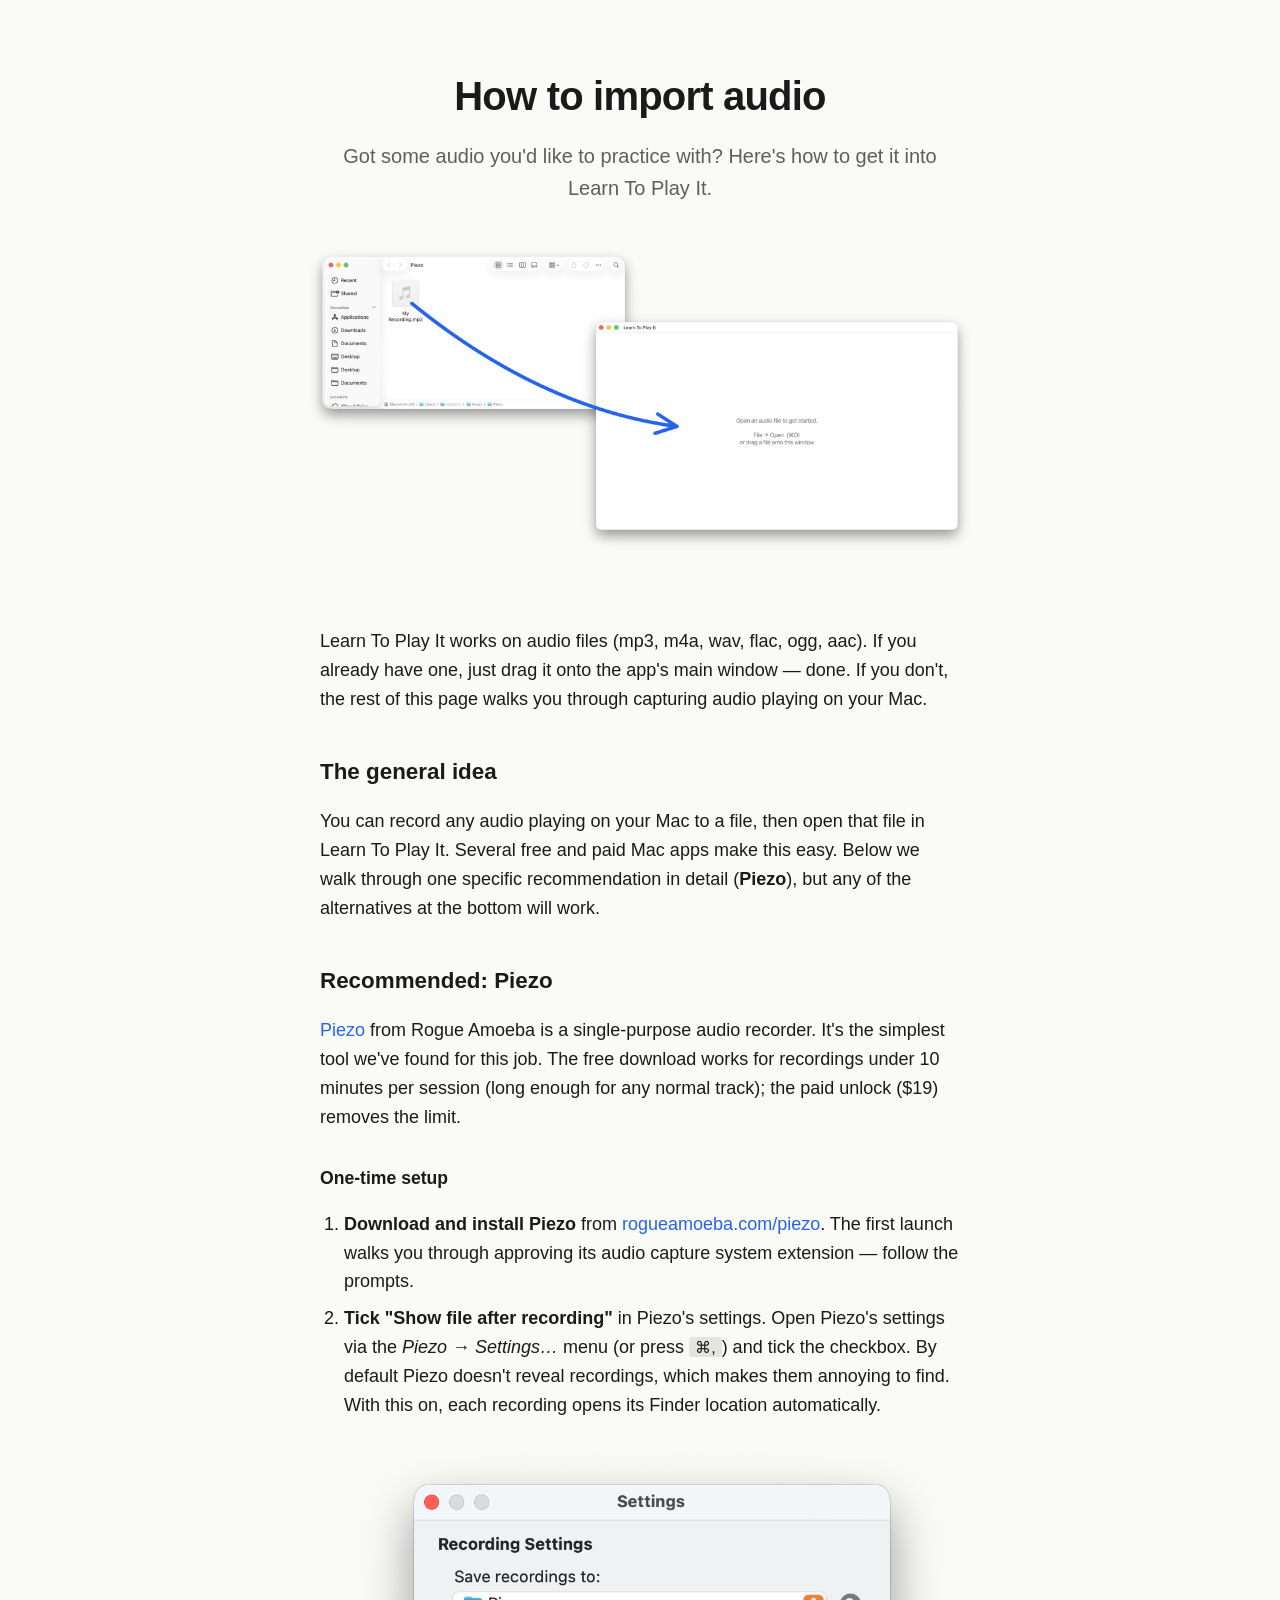
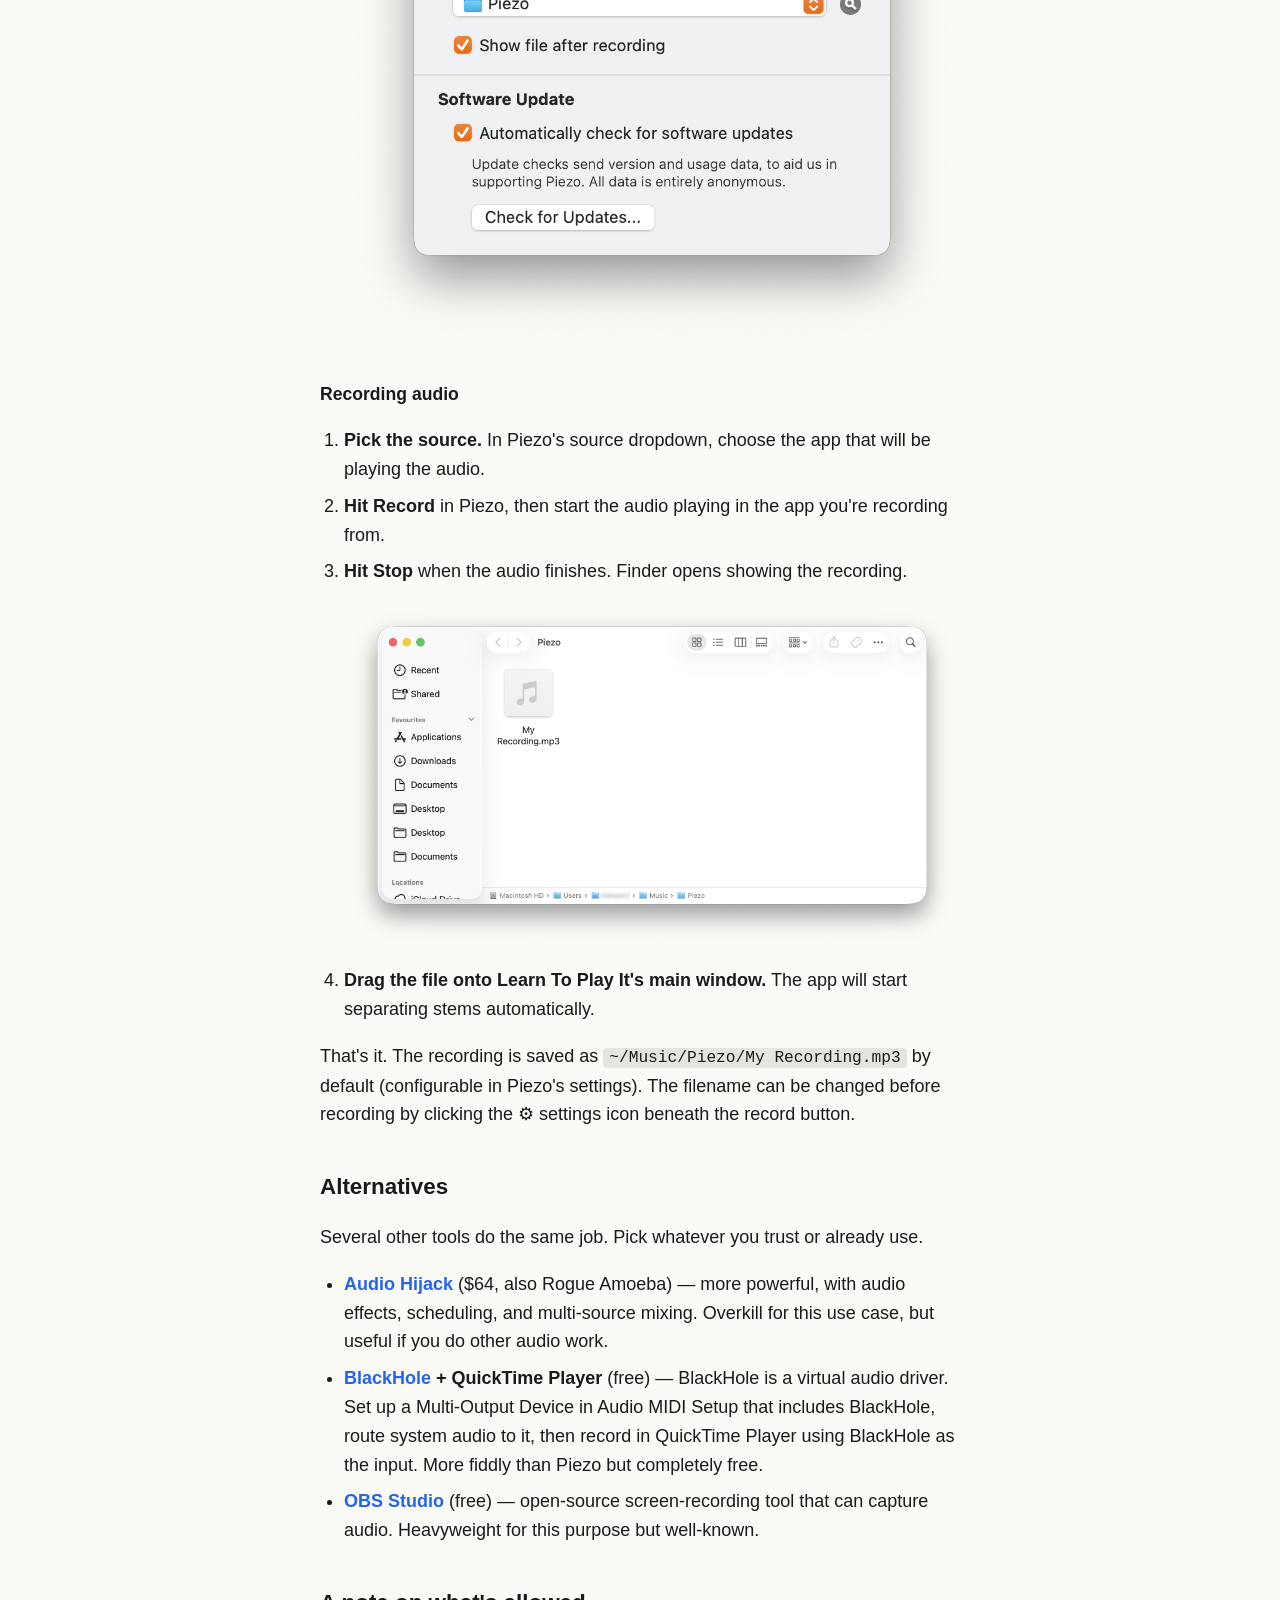
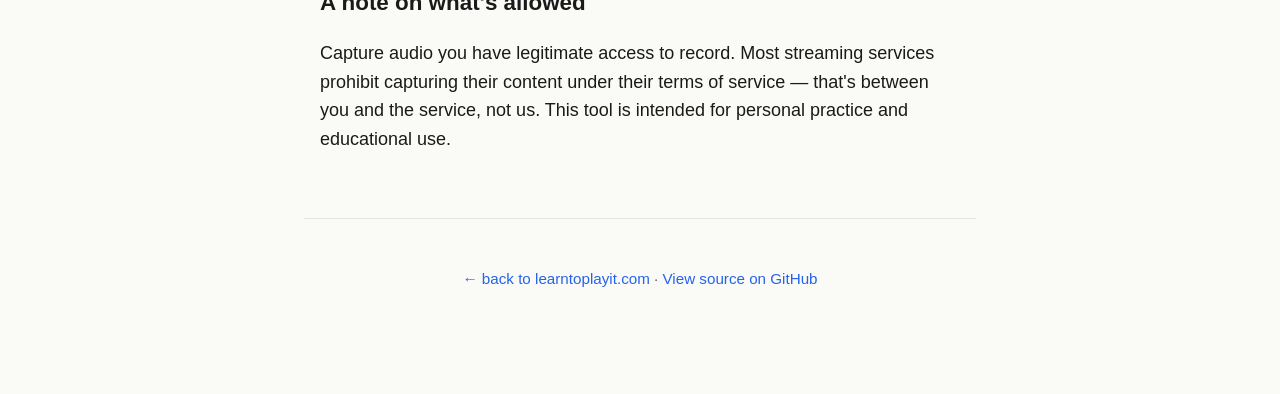
==== docs/import.html @ 87c5c798 "add drag-and-drop and an in-website import guide The biggest barrier to adoption is that most users " ====
<!DOCTYPE html>
<html lang="en">
<head>
  <meta charset="UTF-8">
  <meta name="viewport" content="width=device-width, initial-scale=1">
  <title>How to import audio — Learn To Play It</title>
  <meta name="description" content="Capture audio playing on your Mac and import it into Learn To Play It for practice.">
  <link rel="icon" type="image/png" href="app_icon.png">
  <link rel="apple-touch-icon" href="app_icon.png">
  <link rel="stylesheet" href="style.css">
</head>
<body>
  <main>
    <header class="hero" style="margin-bottom: 32px;">
      <h1 style="margin-top: 0;">How to import audio</h1>
      <p class="tagline">Got some audio you'd like to practice with? Here's how to get it into Learn To Play It.</p>
    </header>

    <p style="text-align: center; margin: 0 auto 64px; max-width: 720px;">
      <img src="screenshot_dnd.png" alt="Drag a recording from Finder onto the Learn To Play It window" style="width: 100%; height: auto;">
    </p>

    <section class="prose">
      <p>Learn To Play It works on audio files (mp3, m4a, wav, flac, ogg, aac). If you already have one, just drag it onto the app's main window — done. If you don't, the rest of this page walks you through capturing audio playing on your Mac.</p>

      <h2>The general idea</h2>
      <p>You can record any audio playing on your Mac to a file, then open that file in Learn To Play It. Several free and paid Mac apps make this easy. Below we walk through one specific recommendation in detail (<strong>Piezo</strong>), but any of the alternatives at the bottom will work.</p>

      <h2>Recommended: Piezo</h2>
      <p><a href="https://rogueamoeba.com/piezo/">Piezo</a> from Rogue Amoeba is a single-purpose audio recorder. It's the simplest tool we've found for this job. The free download works for recordings under 10 minutes per session (long enough for any normal track); the paid unlock ($19) removes the limit.</p>

      <h3>One-time setup</h3>
      <ol>
        <li><strong>Download and install Piezo</strong> from <a href="https://rogueamoeba.com/piezo/">rogueamoeba.com/piezo</a>. The first launch walks you through approving its audio capture system extension — follow the prompts.</li>
        <li>
          <strong>Tick "Show file after recording"</strong> in Piezo's settings. Open Piezo's settings via the <em>Piezo → Settings…</em> menu (or press <kbd>⌘,</kbd>) and tick the checkbox. By default Piezo doesn't reveal recordings, which makes them annoying to find. With this on, each recording opens its Finder location automatically.
          <p><img src="screenshot_piezo_settings.png" alt="Piezo Settings panel with 'Show file after recording' ticked" class="guide-img"></p>
        </li>
      </ol>

      <h3>Recording audio</h3>
      <ol>
        <li><strong>Pick the source.</strong> In Piezo's source dropdown, choose the app that will be playing the audio.</li>
        <li><strong>Hit Record</strong> in Piezo, then start the audio playing in the app you're recording from.</li>
        <li>
          <strong>Hit Stop</strong> when the audio finishes. Finder opens showing the recording.
          <p><img src="screenshot_piezo_finder_window.png" alt="Finder window showing My Recording.mp3 in the Piezo folder" class="guide-img"></p>
        </li>
        <li><strong>Drag the file onto Learn To Play It's main window.</strong> The app will start separating stems automatically.</li>
      </ol>

      <p>That's it. The recording is saved as <code>~/Music/Piezo/My Recording.mp3</code> by default (configurable in Piezo's settings). The filename can be changed before recording by clicking the ⚙ settings icon beneath the record button.</p>

      <h2>Alternatives</h2>
      <p>Several other tools do the same job. Pick whatever you trust or already use.</p>
      <ul>
        <li><strong><a href="https://rogueamoeba.com/audiohijack/">Audio Hijack</a></strong> ($64, also Rogue Amoeba) — more powerful, with audio effects, scheduling, and multi-source mixing. Overkill for this use case, but useful if you do other audio work.</li>
        <li><strong><a href="https://existential.audio/blackhole/">BlackHole</a> + QuickTime Player</strong> (free) — BlackHole is a virtual audio driver. Set up a Multi-Output Device in Audio MIDI Setup that includes BlackHole, route system audio to it, then record in QuickTime Player using BlackHole as the input. More fiddly than Piezo but completely free.</li>
        <li><strong><a href="https://obsproject.com/">OBS Studio</a></strong> (free) — open-source screen-recording tool that can capture audio. Heavyweight for this purpose but well-known.</li>
      </ul>

      <h2>A note on what's allowed</h2>
      <p>Capture audio you have legitimate access to record. Most streaming services prohibit capturing their content under their terms of service — that's between you and the service, not us. This tool is intended for personal practice and educational use.</p>
    </section>

    <footer>
      <p>
        <a href="/">← back to learntoplayit.com</a> ·
        <a href="https://github.com/tobycmurray/learn-to-play-it">View source on GitHub</a>
      </p>
    </footer>
  </main>
</body>
</html>
---- docs/style.css ----
:root {
  --bg: #fafaf7;
  --bg-card: #ffffff;
  --fg: #1a1a1a;
  --fg-muted: #5e5e5e;
  --accent: #2563eb;
  --accent-dark: #1d4ed8;
  --border: #e5e5e0;
  --max-width: 720px;
}

*, *::before, *::after {
  box-sizing: border-box;
}

html {
  -webkit-text-size-adjust: 100%;
}

body {
  margin: 0;
  background: var(--bg);
  color: var(--fg);
  font-family: -apple-system, BlinkMacSystemFont, "Segoe UI", Roboto, "Helvetica Neue", Arial, sans-serif;
  font-size: 18px;
  line-height: 1.6;
  -webkit-font-smoothing: antialiased;
}

main {
  max-width: var(--max-width);
  margin: 0 auto;
  padding: 64px 24px 96px;
}

a {
  color: var(--accent);
  text-decoration: none;
}

a:hover {
  text-decoration: underline;
}

.hero {
  text-align: center;
  margin-bottom: 64px;
}

.logo {
  width: 160px;
  height: 160px;
  margin-bottom: 24px;
  /* No CSS border-radius or box-shadow: the icon ships its own rounded shape
     and any rectangular shadow/clip on the <img> would trace the image's
     transparent corner margins, creating a visible halo. */
}

h1 {
  font-size: 2.5rem;
  font-weight: 700;
  margin: 0 0 12px;
  letter-spacing: -0.02em;
}

.tagline {
  font-size: 1.25rem;
  color: var(--fg-muted);
  margin: 0 auto 40px;
  max-width: 32em;
}

.button {
  display: inline-block;
  background: var(--accent);
  color: #fff;
  font-weight: 600;
  font-size: 1.05rem;
  padding: 14px 32px;
  border-radius: 10px;
  transition: background 0.15s;
}

.button:hover {
  background: var(--accent-dark);
  text-decoration: none;
}

.meta {
  margin: 16px 0 0;
  color: var(--fg-muted);
  font-size: 0.9rem;
}

.screenshot {
  margin: 0 0 64px;
}

.screenshot img {
  width: 100%;
  height: auto;
  /* macOS window screenshots ship with their own drop shadow inside transparent
     margins, so we don't add a CSS border or box-shadow — they would trace a
     rectangle around the whole image including the shadow halo. */
}

.features {
  display: grid;
  grid-template-columns: 1fr 1fr;
  gap: 32px;
  margin-bottom: 64px;
}

.feature h2 {
  font-size: 1.15rem;
  margin: 0 0 8px;
  font-weight: 600;
}

.feature p {
  margin: 0;
  color: var(--fg-muted);
  font-size: 1rem;
}

.prose {
  max-width: 640px;
  margin: 0 auto 64px;
}

.prose h2 {
  font-size: 1.4rem;
  margin: 40px 0 12px;
  font-weight: 600;
}

.prose h3 {
  font-size: 1.1rem;
  margin: 32px 0 12px;
  font-weight: 600;
}

.prose p, .prose li {
  color: var(--fg);
}

.prose ol, .prose ul {
  padding-left: 24px;
}

.prose li {
  margin-bottom: 8px;
}

.prose code, .prose kbd {
  background: var(--border);
  padding: 1px 6px;
  border-radius: 4px;
  font-size: 0.9em;
}

.prose kbd {
  font-family: -apple-system, BlinkMacSystemFont, sans-serif;
}

.guide-img {
  display: block;
  max-width: 100%;
  height: auto;
  margin: 16px 0 8px;
  border-radius: 8px;
}

footer {
  text-align: center;
  padding-top: 48px;
  border-top: 1px solid var(--border);
  color: var(--fg-muted);
  font-size: 0.95rem;
}

footer p {
  margin: 0 0 8px;
}

.fineprint {
  font-size: 0.85rem;
  margin-top: 12px;
}

@media (max-width: 540px) {
  main {
    padding: 32px 20px 64px;
  }
  h1 {
    font-size: 2rem;
  }
  .tagline {
    font-size: 1.1rem;
  }
  .features {
    grid-template-columns: 1fr;
    gap: 24px;
  }
}

@media (prefers-color-scheme: dark) {
  :root {
    --bg: #1a1a1a;
    --bg-card: #242424;
    --fg: #f0f0f0;
    --fg-muted: #a0a0a0;
    --accent: #60a5fa;
    --accent-dark: #3b82f6;
    --border: #333;
  }
  .button {
    color: #0a0a0a;
  }
}
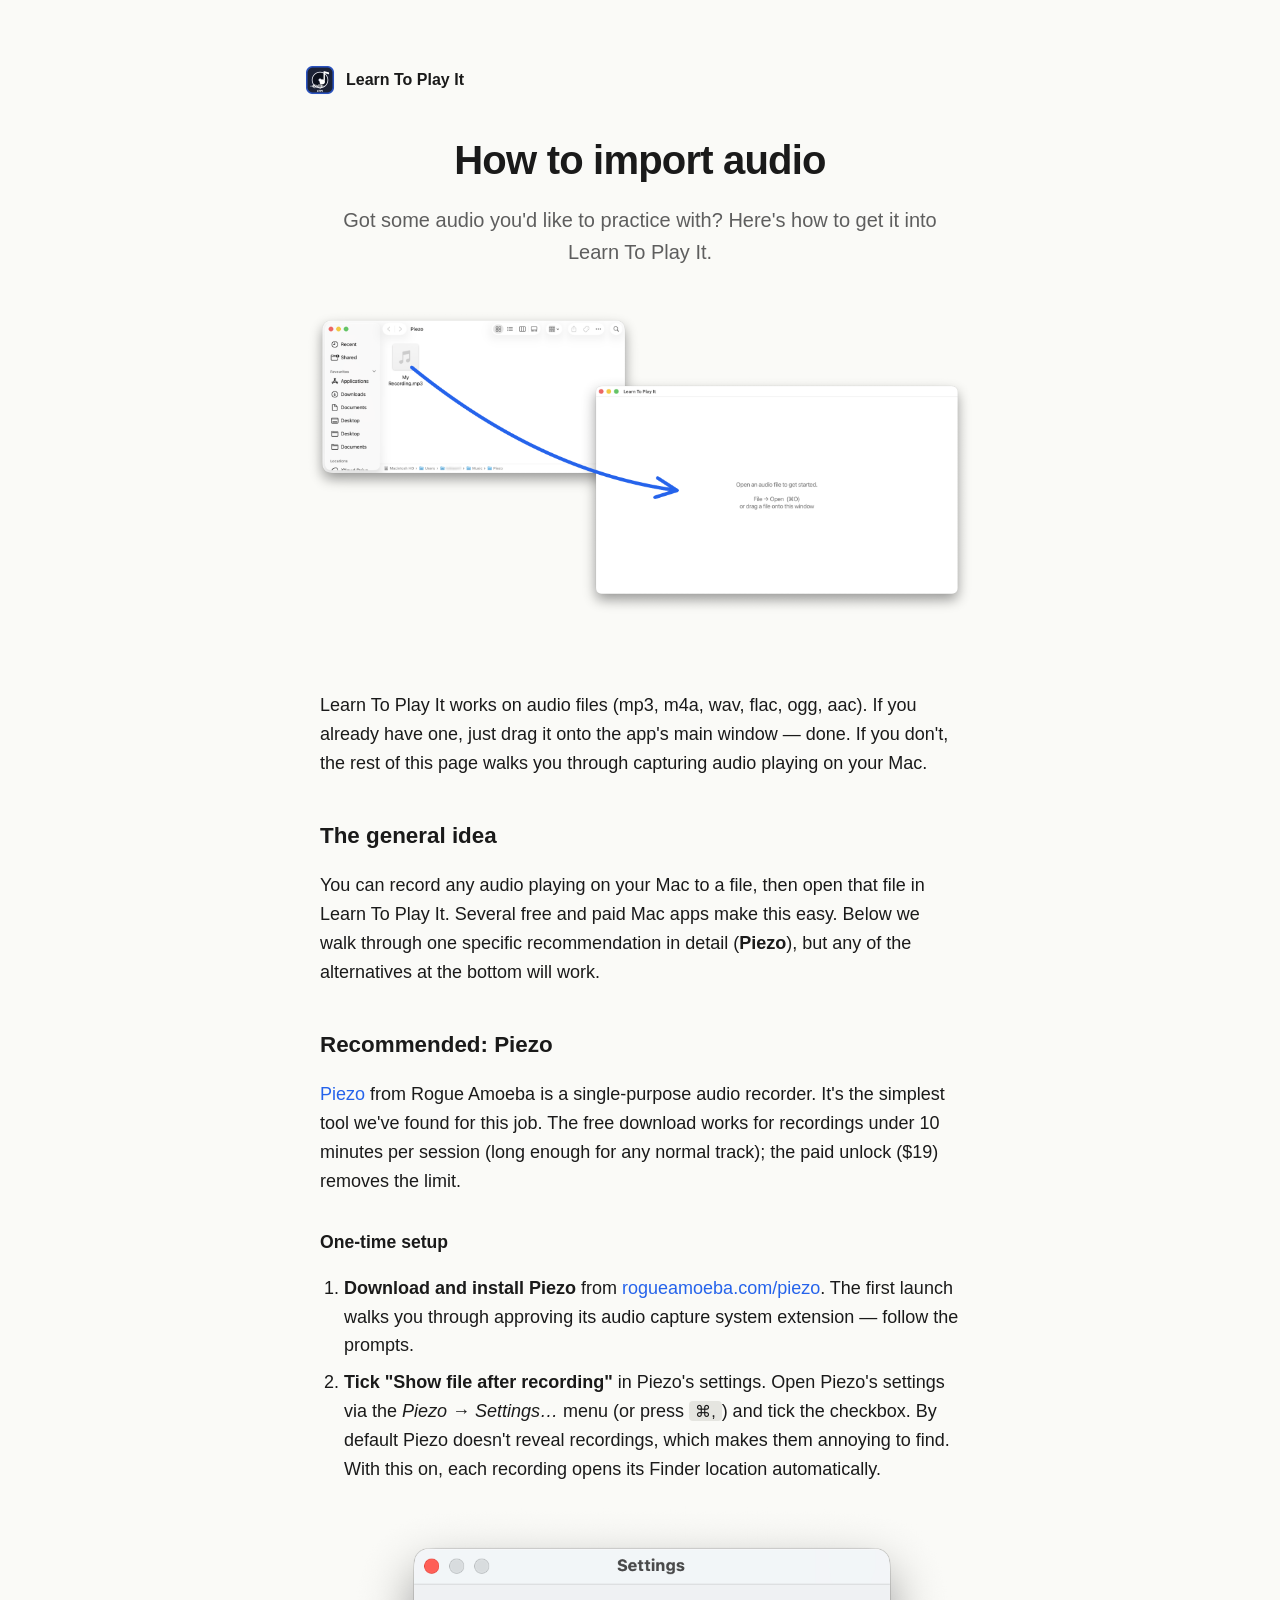
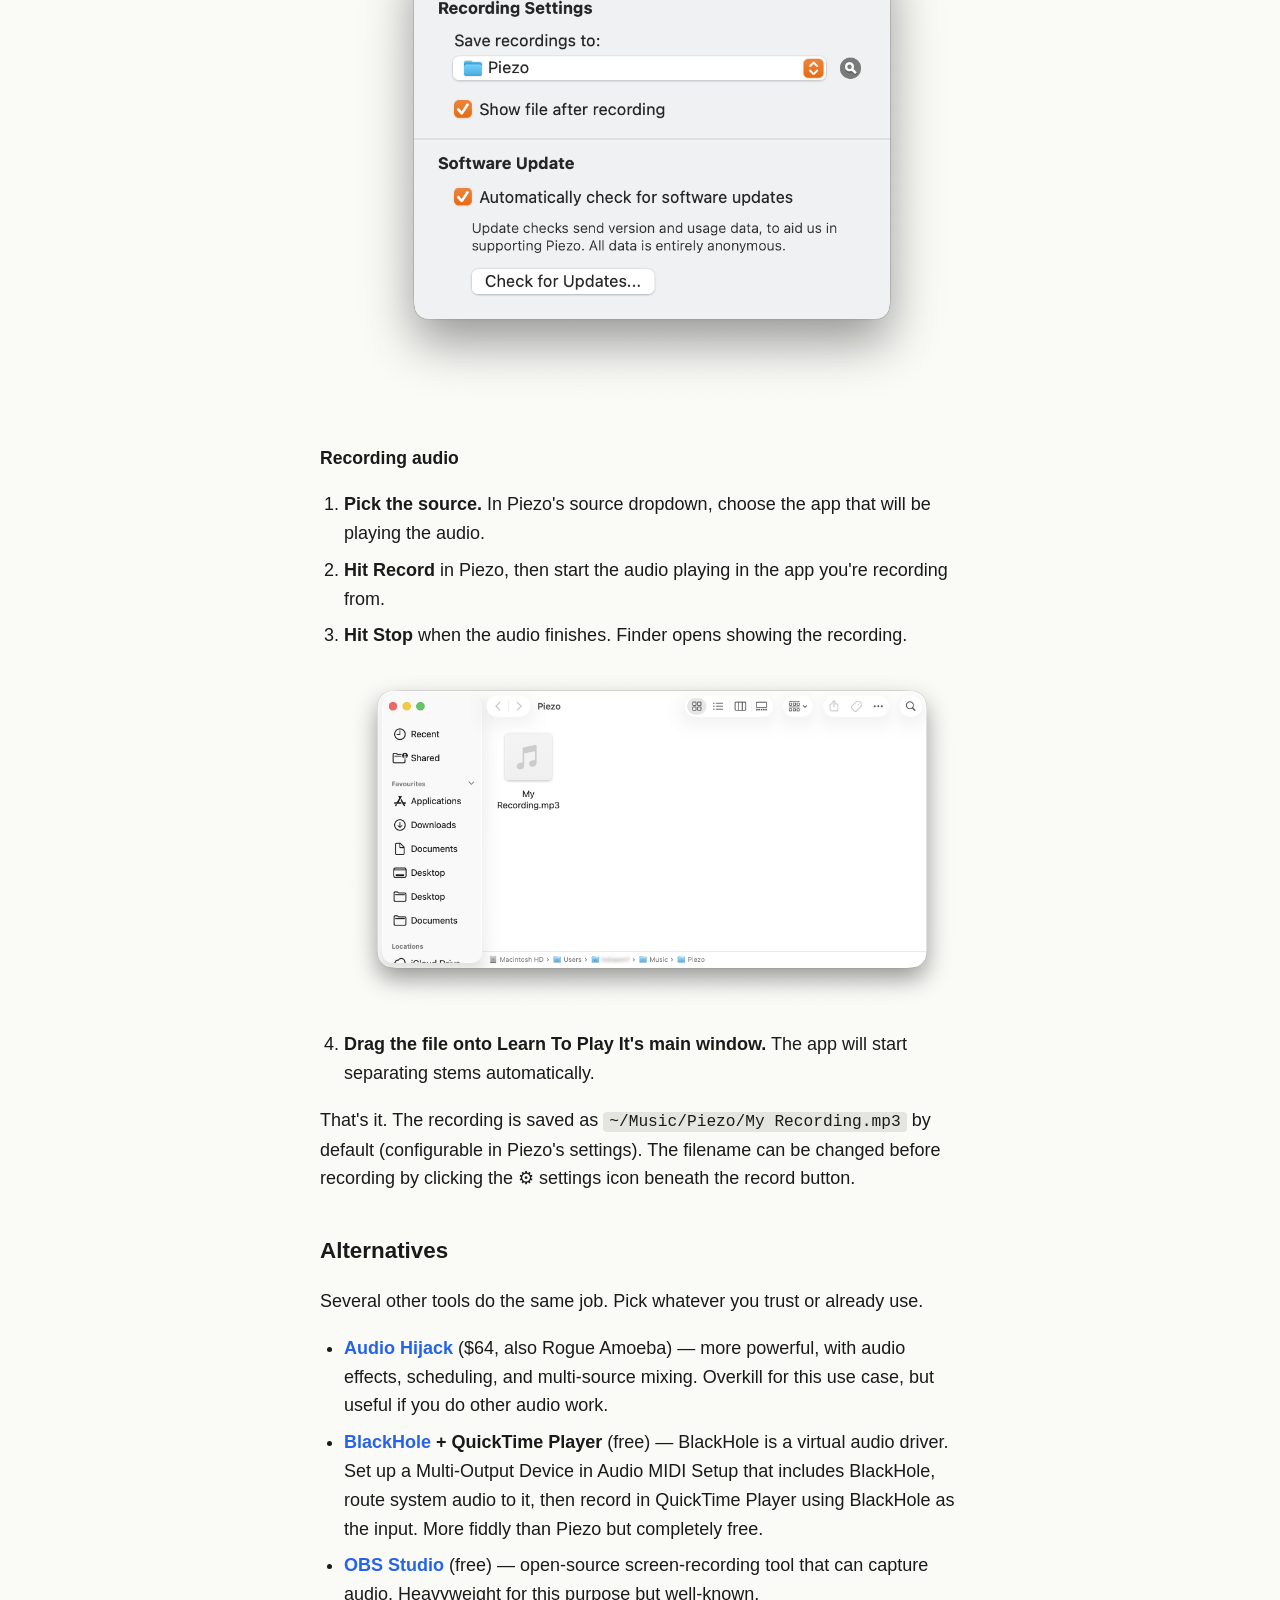
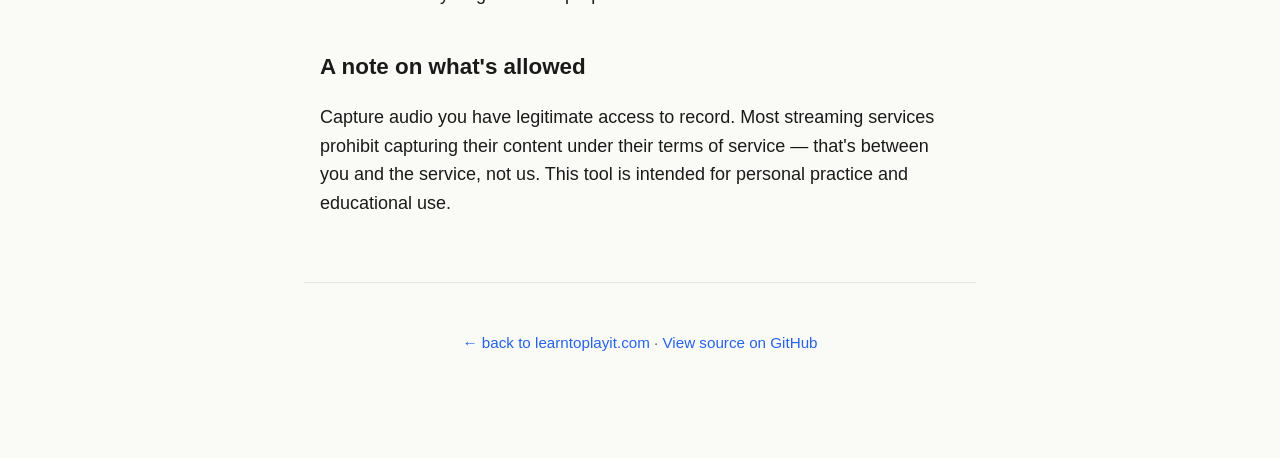
==== commit 6b93f8c6: "add brand link to import guide and announce website-bump step in publish Adds a small clickable logo" ====
--- a/docs/import.html
+++ b/docs/import.html
@@ -11,6 +11,11 @@
 </head>
 <body>
   <main>
+    <a href="/" class="brand-link" aria-label="Learn To Play It home">
+      <img src="app_icon.png" alt="" class="brand-logo" width="32" height="32">
+      <span class="brand-name">Learn To Play It</span>
+    </a>
+
     <header class="hero" style="margin-bottom: 32px;">
       <h1 style="margin-top: 0;">How to import audio</h1>
       <p class="tagline">Got some audio you'd like to practice with? Here's how to get it into Learn To Play It.</p>
--- a/docs/style.css
+++ b/docs/style.css
@@ -42,6 +42,26 @@
   text-decoration: underline;
 }
 
+.brand-link {
+  display: inline-flex;
+  align-items: center;
+  gap: 10px;
+  color: var(--fg);
+  font-weight: 600;
+  font-size: 1rem;
+  margin-bottom: 32px;
+}
+
+.brand-link:hover {
+  text-decoration: none;
+  opacity: 0.7;
+}
+
+.brand-logo {
+  width: 32px;
+  height: 32px;
+}
+
 .hero {
   text-align: center;
   margin-bottom: 64px;
